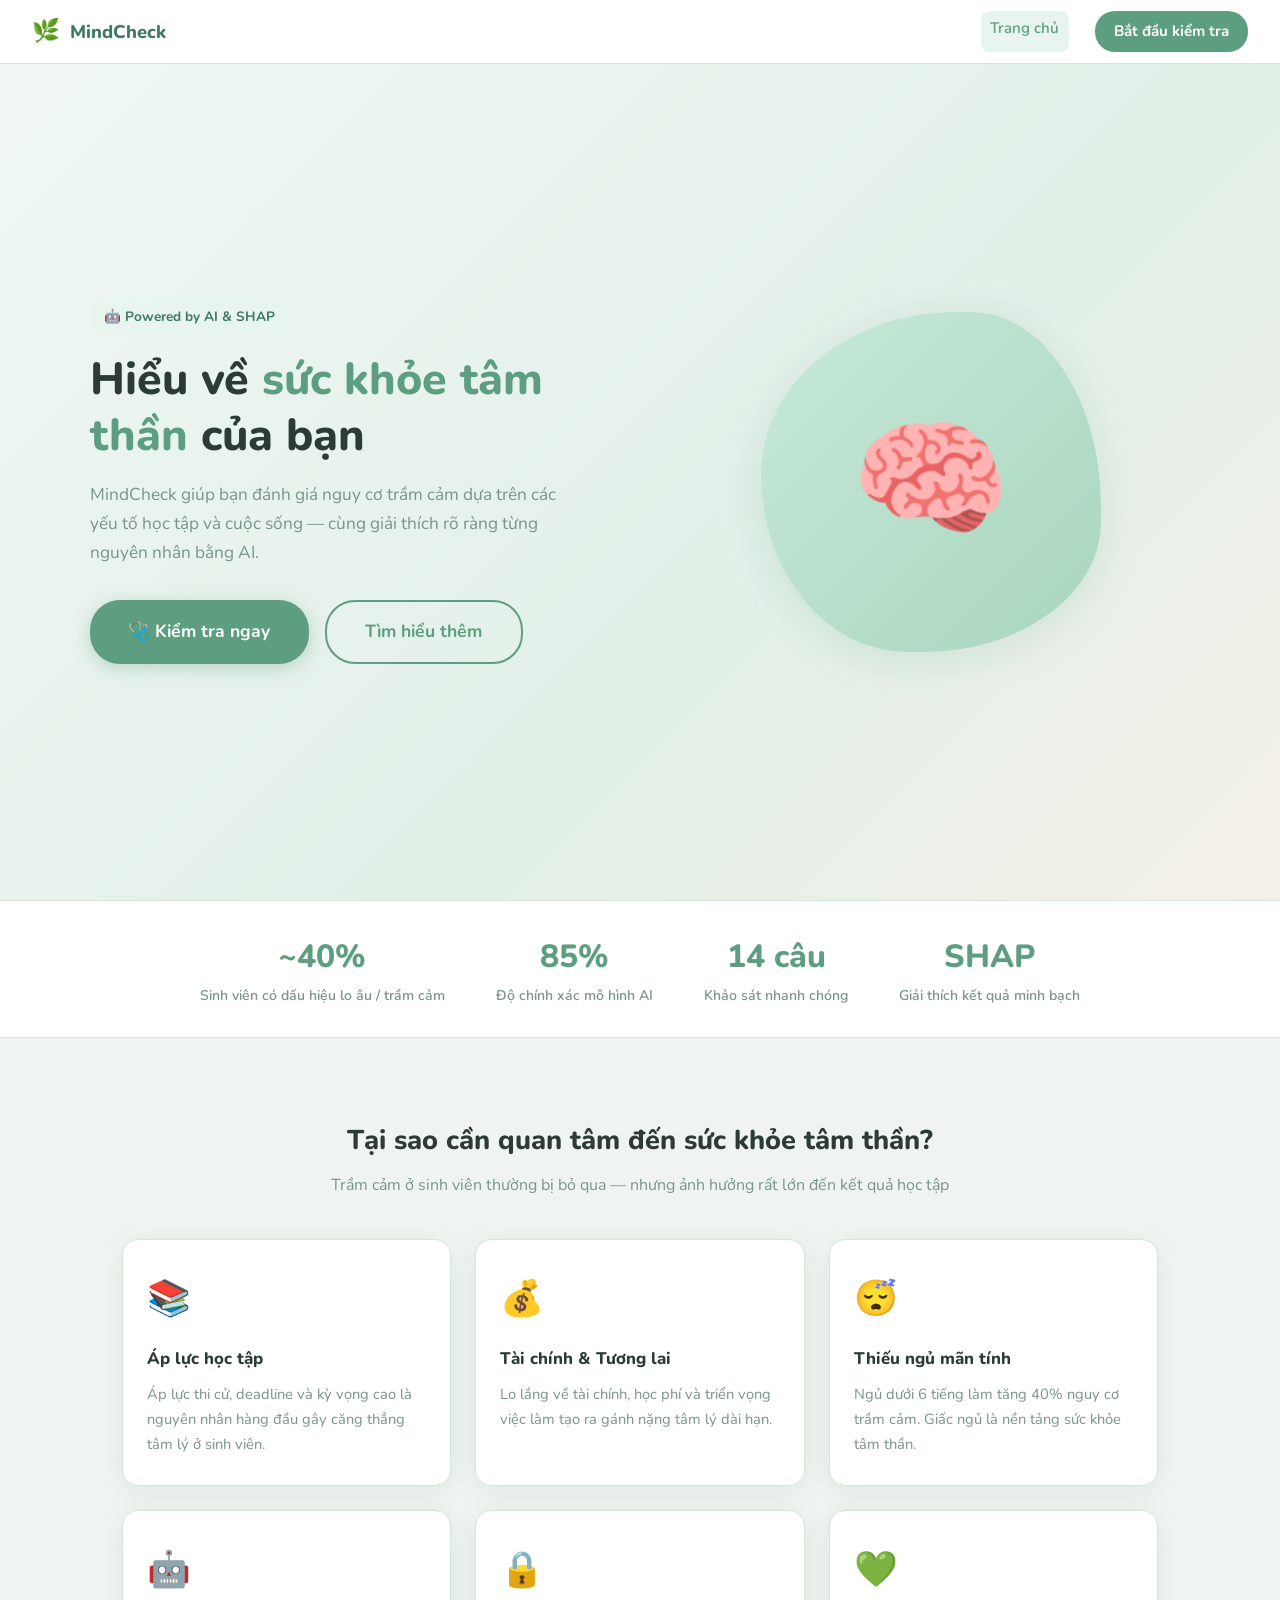
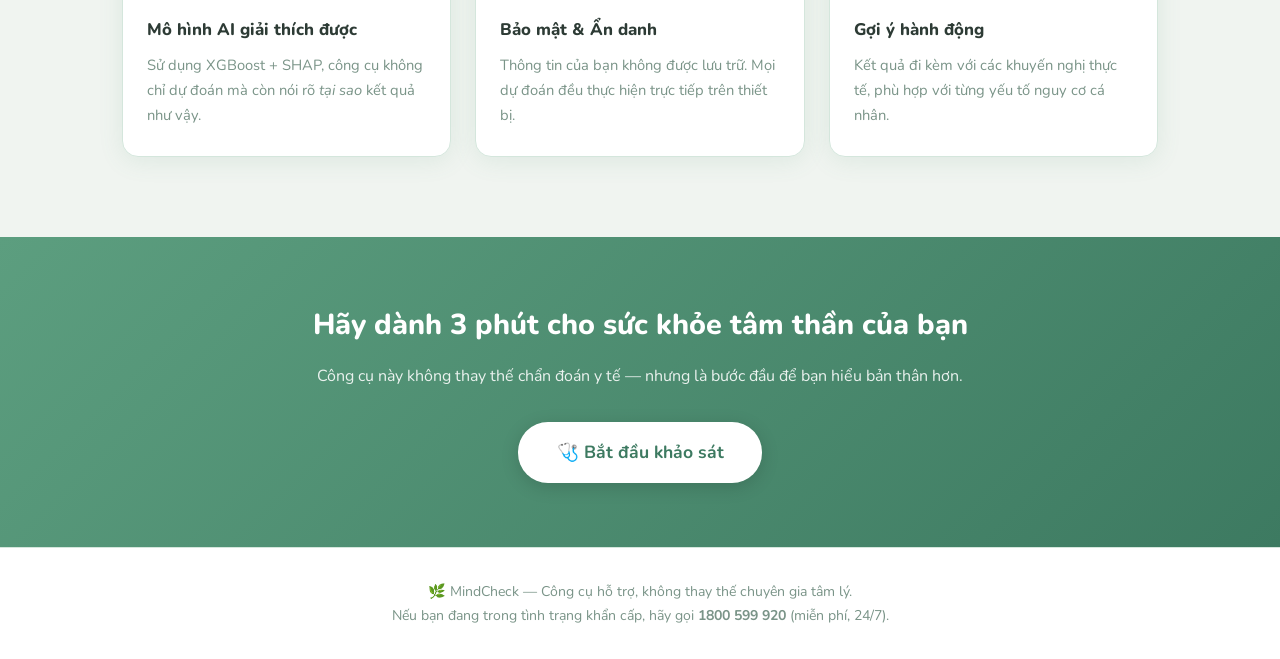
==== static/index.html @ 244a9edf "Initial" ====
<!DOCTYPE html>
<html lang="vi">

<head>
  <meta charset="UTF-8" />
  <meta name="viewport" content="width=device-width, initial-scale=1.0" />
  <title>MindCheck – Kiểm tra sức khỏe tâm thần sinh viên</title>
  <meta name="description" content="Công cụ đánh giá nguy cơ trầm cảm cho sinh viên dựa trên AI." />
  <link rel="stylesheet" href="/static/style.css" />
  <style>
    /* ── Hero ─────────────────────────────────────────────────────────── */
    .hero {
      min-height: calc(100vh - 64px);
      display: flex;
      align-items: center;
      background: linear-gradient(135deg, #f0f7f3 0%, #e2f0e8 60%, #f5f0e8 100%);
      padding: 4rem 2rem;
    }

    .hero-inner {
      max-width: 1100px;
      margin: auto;
      display: grid;
      grid-template-columns: 1fr 1fr;
      gap: 4rem;
      align-items: center;
    }

    @media (max-width: 768px) {
      .hero-inner {
        grid-template-columns: 1fr;
        gap: 2rem;
      }

      .hero-img {
        display: none;
      }
    }

    .hero-tag {
      display: inline-flex;
      align-items: center;
      gap: .4rem;
      background: var(--primary-light);
      color: var(--primary-dark);
      padding: .3rem .9rem;
      border-radius: 20px;
      font-size: .85rem;
      font-weight: 700;
      margin-bottom: 1.2rem;
    }

    .hero h1 {
      font-size: clamp(1.9rem, 4vw, 2.8rem);
      font-weight: 800;
      line-height: 1.25;
      color: var(--text);
      margin-bottom: 1rem;
    }

    .hero h1 span {
      color: var(--primary);
    }

    .hero p {
      font-size: 1.08rem;
      color: var(--text-muted);
      margin-bottom: 2rem;
      max-width: 480px;
    }

    .hero-actions {
      display: flex;
      gap: 1rem;
      flex-wrap: wrap;
    }

    .hero-img-wrap {
      position: relative;
      display: flex;
      justify-content: center;
      align-items: center;
    }

    .hero-blob {
      width: 340px;
      height: 340px;
      border-radius: 60% 40% 55% 45% / 50% 60% 40% 55%;
      background: linear-gradient(135deg, #c8ead9, #a8d5be);
      display: flex;
      align-items: center;
      justify-content: center;
      font-size: 8rem;
      animation: blob 8s ease-in-out infinite alternate;
      box-shadow: var(--shadow-lg);
    }

    @keyframes blob {
      from {
        border-radius: 60% 40% 55% 45% / 50% 60% 40% 55%;
      }

      to {
        border-radius: 40% 60% 45% 55% / 60% 40% 55% 45%;
      }
    }

    /* ── Stats strip ──────────────────────────────────────────────────── */
    .stats-strip {
      background: var(--surface);
      border-top: 1px solid var(--border);
      border-bottom: 1px solid var(--border);
      padding: 1.8rem 2rem;
    }

    .stats-inner {
      max-width: 900px;
      margin: auto;
      display: flex;
      justify-content: space-around;
      gap: 2rem;
      flex-wrap: wrap;
    }

    .stat-item {
      text-align: center;
    }

    .stat-num {
      font-size: 2rem;
      font-weight: 800;
      color: var(--primary);
    }

    .stat-label {
      font-size: .88rem;
      color: var(--text-muted);
      font-weight: 600;
    }

    /* ── Info section ────────────────────────────────────────────────── */
    .info-section {
      padding: 5rem 2rem;
      max-width: 1100px;
      margin: auto;
    }

    .section-title {
      font-size: 1.7rem;
      font-weight: 800;
      color: var(--text);
      margin-bottom: .5rem;
    }

    .section-sub {
      color: var(--text-muted);
      margin-bottom: 2.5rem;
    }

    .cards-3 {
      display: grid;
      grid-template-columns: repeat(3, 1fr);
      gap: 1.5rem;
    }

    @media (max-width: 768px) {
      .cards-3 {
        grid-template-columns: 1fr;
      }
    }

    .info-card {
      padding: 1.8rem 1.5rem;
      border-radius: var(--radius);
      background: var(--surface);
      border: 1px solid var(--border);
      box-shadow: var(--shadow);
      transition: transform var(--transition);
    }

    .info-card:hover {
      transform: translateY(-4px);
    }

    .info-card .icon {
      font-size: 2.2rem;
      margin-bottom: 1rem;
    }

    .info-card h3 {
      font-weight: 800;
      margin-bottom: .5rem;
      font-size: 1.05rem;
    }

    .info-card p {
      font-size: .92rem;
      color: var(--text-muted);
    }

    /* ── CTA banner ──────────────────────────────────────────────────── */
    .cta-banner {
      background: linear-gradient(135deg, var(--primary) 0%, var(--primary-dark) 100%);
      padding: 4rem 2rem;
      text-align: center;
      color: #fff;
    }

    .cta-banner h2 {
      font-size: 1.8rem;
      font-weight: 800;
      margin-bottom: .8rem;
    }

    .cta-banner p {
      margin-bottom: 2rem;
      opacity: .88;
    }

    .btn-white {
      background: #fff;
      color: var(--primary-dark) !important;
      box-shadow: 0 4px 18px rgba(0, 0, 0, .15);
    }

    .btn-white:hover {
      background: #f0fff6;
    }

    /* ── Footer ──────────────────────────────────────────────────────── */
    footer {
      background: var(--surface);
      border-top: 1px solid var(--border);
      padding: 2rem;
      text-align: center;
      color: var(--text-muted);
      font-size: .88rem;
    }
  </style>
</head>

<body>

  <!-- Navigation -->
  <nav>
    <div class="nav-logo"><span class="leaf">🌿</span> MindCheck</div>
    <div class="nav-links">
      <a href="/" class="active">Trang chủ</a>
      <a href="/survey" class="btn-nav">Bắt đầu kiểm tra</a>
    </div>
  </nav>

  <!-- Hero -->
  <section class="hero">
    <div class="hero-inner">
      <div class="hero-text fade-up">
        <div class="hero-tag">🤖 Powered by AI &amp; SHAP</div>
        <h1>Hiểu về <span>sức khỏe tâm thần</span> của bạn</h1>
        <p>
          MindCheck giúp bạn đánh giá nguy cơ trầm cảm dựa trên các yếu tố học tập
          và cuộc sống — cùng giải thích rõ ràng từng nguyên nhân bằng AI.
        </p>
        <div class="hero-actions">
          <a href="/survey" class="btn btn-primary btn-lg">
            🩺 Kiểm tra ngay
          </a>
          <a href="#info" class="btn btn-outline btn-lg">Tìm hiểu thêm</a>
        </div>
      </div>
      <div class="hero-img-wrap hero-img fade-up" style="animation-delay:.15s">
        <div class="hero-blob">🧠</div>
      </div>
    </div>
  </section>

  <!-- Stats -->
  <div class="stats-strip">
    <div class="stats-inner">
      <div class="stat-item">
        <div class="stat-num">~40%</div>
        <div class="stat-label">Sinh viên có dấu hiệu lo âu / trầm cảm</div>
      </div>
      <div class="stat-item">
        <div class="stat-num">85%</div>
        <div class="stat-label">Độ chính xác mô hình AI</div>
      </div>
      <div class="stat-item">
        <div class="stat-num">14 câu</div>
        <div class="stat-label">Khảo sát nhanh chóng</div>
      </div>
      <div class="stat-item">
        <div class="stat-num">SHAP</div>
        <div class="stat-label">Giải thích kết quả minh bạch</div>
      </div>
    </div>
  </div>

  <!-- Info section -->
  <section class="info-section" id="info">
    <div class="text-center mb-2">
      <div class="section-title">Tại sao cần quan tâm đến sức khỏe tâm thần?</div>
      <div class="section-sub">Trầm cảm ở sinh viên thường bị bỏ qua — nhưng ảnh hưởng rất lớn đến kết quả học tập</div>
    </div>
    <div class="cards-3">
      <div class="info-card fade-up">
        <div class="icon">📚</div>
        <h3>Áp lực học tập</h3>
        <p>Áp lực thi cử, deadline và kỳ vọng cao là nguyên nhân hàng đầu gây căng thẳng tâm lý ở sinh viên.</p>
      </div>
      <div class="info-card fade-up" style="animation-delay:.1s">
        <div class="icon">💰</div>
        <h3>Tài chính & Tương lai</h3>
        <p>Lo lắng về tài chính, học phí và triển vọng việc làm tạo ra gánh nặng tâm lý dài hạn.</p>
      </div>
      <div class="info-card fade-up" style="animation-delay:.2s">
        <div class="icon">😴</div>
        <h3>Thiếu ngủ mãn tính</h3>
        <p>Ngủ dưới 6 tiếng làm tăng 40% nguy cơ trầm cảm. Giấc ngủ là nền tảng sức khỏe tâm thần.</p>
      </div>
      <div class="info-card fade-up" style="animation-delay:.05s">
        <div class="icon">🤖</div>
        <h3>Mô hình AI giải thích được</h3>
        <p>Sử dụng XGBoost + SHAP, công cụ không chỉ dự đoán mà còn nói rõ <em>tại sao</em> kết quả như vậy.</p>
      </div>
      <div class="info-card fade-up" style="animation-delay:.15s">
        <div class="icon">🔒</div>
        <h3>Bảo mật &amp; Ẩn danh</h3>
        <p>Thông tin của bạn không được lưu trữ. Mọi dự đoán đều thực hiện trực tiếp trên thiết bị.</p>
      </div>
      <div class="info-card fade-up" style="animation-delay:.25s">
        <div class="icon">💚</div>
        <h3>Gợi ý hành động</h3>
        <p>Kết quả đi kèm với các khuyến nghị thực tế, phù hợp với từng yếu tố nguy cơ cá nhân.</p>
      </div>
    </div>
  </section>

  <!-- CTA banner -->
  <div class="cta-banner">
    <h2>Hãy dành 3 phút cho sức khỏe tâm thần của bạn</h2>
    <p>Công cụ này không thay thế chẩn đoán y tế — nhưng là bước đầu để bạn hiểu bản thân hơn.</p>
    <a href="/static/survey.html" class="btn btn-white btn-lg">🩺 Bắt đầu khảo sát</a>
  </div>

  <footer>
    <p>🌿 MindCheck — Công cụ hỗ trợ, không thay thế chuyên gia tâm lý.<br>
      Nếu bạn đang trong tình trạng khẩn cấp, hãy gọi <strong>1800 599 920</strong> (miễn phí, 24/7).</p>
  </footer>

</body>

</html>
---- static/style.css ----
/* ── Google Fonts ─────────────────────────────────────────────────────────── */
@import url('https://fonts.googleapis.com/css2?family=Nunito:wght@300;400;500;600;700;800&display=swap');

/* ── CSS Variables ─────────────────────────────────────────────────────────── */
:root {
  --bg:           #f0f4f0;
  --surface:      #ffffff;
  --surface2:     #f7faf7;
  --primary:      #5c9e7f;
  --primary-dark: #3d7a61;
  --primary-light:#e8f5ee;
  --accent:       #8ab4a0;
  --warn:         #e07b54;
  --warn-light:   #fff0eb;
  --danger:       #c0392b;
  --danger-light: #fdecea;
  --ok:           #27ae60;
  --ok-light:     #eafaf1;
  --text:         #2d3b35;
  --text-muted:   #7a9488;
  --border:       #d4e6dc;
  --shadow:       0 4px 24px rgba(92,158,127,.12);
  --shadow-lg:    0 8px 40px rgba(92,158,127,.18);
  --radius:       16px;
  --radius-sm:    10px;
  --transition:   .25s ease;
}

/* ── Reset ──────────────────────────────────────────────────────────────────── */
*, *::before, *::after { box-sizing: border-box; margin: 0; padding: 0; }
html { scroll-behavior: smooth; }
body {
  font-family: 'Nunito', sans-serif;
  background: var(--bg);
  color: var(--text);
  line-height: 1.7;
  min-height: 100vh;
}
a { color: var(--primary); text-decoration: none; }
a:hover { color: var(--primary-dark); }

/* ── Shared Navigation ───────────────────────────────────────────────────────── */
nav {
  position: sticky; top: 0; z-index: 100;
  background: rgba(255,255,255,.92);
  backdrop-filter: blur(14px);
  border-bottom: 1px solid var(--border);
  padding: 0 2rem;
  display: flex; align-items: center; justify-content: space-between;
  height: 64px;
}
.nav-logo {
  display: flex; align-items: center; gap: .6rem;
  font-weight: 800; font-size: 1.15rem; color: var(--primary-dark);
}
.nav-logo .leaf { font-size: 1.4rem; }
.nav-links { display: flex; gap: 1.6rem; }
.nav-links a {
  font-weight: 600; font-size: .95rem; color: var(--text-muted);
  padding: .3rem .6rem; border-radius: 8px; transition: var(--transition);
}
.nav-links a:hover, .nav-links a.active { color: var(--primary); background: var(--primary-light); }
.btn-nav {
  background: var(--primary); color: #fff !important;
  padding: .45rem 1.2rem !important; border-radius: 20px !important;
  font-weight: 700 !important;
}
.btn-nav:hover { background: var(--primary-dark) !important; color: #fff !important; }

/* ── Buttons ─────────────────────────────────────────────────────────────────── */
.btn {
  display: inline-flex; align-items: center; justify-content: center; gap: .5rem;
  padding: .75rem 1.8rem; border-radius: 30px; font-weight: 700;
  font-size: 1rem; cursor: pointer; border: none;
  transition: transform var(--transition), box-shadow var(--transition), background var(--transition);
  text-decoration: none;
}
.btn:hover { transform: translateY(-2px); }
.btn-primary {
  background: var(--primary); color: #fff;
  box-shadow: 0 4px 18px rgba(92,158,127,.35);
}
.btn-primary:hover { background: var(--primary-dark); box-shadow: 0 6px 24px rgba(92,158,127,.45); color: #fff; }
.btn-outline {
  background: transparent; color: var(--primary);
  border: 2px solid var(--primary);
}
.btn-outline:hover { background: var(--primary-light); }
.btn-lg { padding: .95rem 2.4rem; font-size: 1.1rem; }

/* ── Cards ───────────────────────────────────────────────────────────────────── */
.card {
  background: var(--surface);
  border-radius: var(--radius);
  box-shadow: var(--shadow);
  border: 1px solid var(--border);
}

/* ── Form Elements ───────────────────────────────────────────────────────────── */
.form-group { display: flex; flex-direction: column; gap: .45rem; }
.form-group label {
  font-weight: 700; font-size: .9rem; color: var(--text);
}
.form-group label .required { color: var(--warn); margin-left: 2px; }
.form-group .hint { font-size: .8rem; color: var(--text-muted); }

input[type=text], input[type=number], select, textarea {
  width: 100%; padding: .7rem 1rem;
  border: 1.5px solid var(--border); border-radius: var(--radius-sm);
  font-family: 'Nunito', sans-serif; font-size: .95rem; color: var(--text);
  background: var(--surface2);
  transition: border-color var(--transition), box-shadow var(--transition);
  outline: none;
}
input:focus, select:focus, textarea:focus {
  border-color: var(--primary);
  box-shadow: 0 0 0 3px rgba(92,158,127,.15);
  background: #fff;
}

/* Scale rating buttons */
.scale-group { display: flex; gap: .5rem; flex-wrap: wrap; }
.scale-btn {
  width: 44px; height: 44px; border-radius: 50%;
  border: 2px solid var(--border); background: var(--surface2);
  font-weight: 700; font-size: .95rem; cursor: pointer; color: var(--text-muted);
  transition: var(--transition);
  display: flex; align-items: center; justify-content: center;
}
.scale-btn:hover { border-color: var(--primary); color: var(--primary); background: var(--primary-light); }
.scale-btn.active { background: var(--primary); border-color: var(--primary); color: #fff; }

/* ── Risk badge ─────────────────────────────────────────────────────────────── */
.risk-badge {
  display: inline-block; padding: .35rem 1rem;
  border-radius: 30px; font-weight: 800; font-size: 1rem;
}
.risk-Thấp    { background: var(--ok-light);     color: var(--ok);     }
.risk-Trung   { background: #fef9e7;              color: #d4ac0d;       }
.risk-Cao     { background: var(--warn-light);    color: var(--warn);   }
.risk-Rất     { background: var(--danger-light);  color: var(--danger); }

/* ── Progress bar ───────────────────────────────────────────────────────────── */
.progress-bar-wrap {
  background: var(--border); border-radius: 30px;
  height: 10px; overflow: hidden;
}
.progress-bar-fill {
  height: 100%; border-radius: 30px;
  background: linear-gradient(90deg, var(--ok), var(--warn));
  transition: width .8s cubic-bezier(.4,0,.2,1);
}

/* ── Factor chips ────────────────────────────────────────────────────────────── */
.factor-chip {
  display: flex; align-items: center; gap: .5rem;
  background: var(--surface2); border: 1px solid var(--border);
  border-radius: var(--radius-sm); padding: .55rem .9rem;
  font-size: .88rem;
}
.factor-chip .arrow { font-size: 1rem; }
.factor-chip .arrow.up   { color: var(--warn); }
.factor-chip .arrow.down { color: var(--ok);   }

/* ── Spinner ──────────────────────────────────────────────────────────────────── */
.spinner {
  width: 40px; height: 40px; border-radius: 50%;
  border: 4px solid var(--primary-light);
  border-top-color: var(--primary);
  animation: spin .8s linear infinite;
}
@keyframes spin { to { transform: rotate(360deg); } }

/* ── Fade-in animation ───────────────────────────────────────────────────────── */
@keyframes fadeUp {
  from { opacity: 0; transform: translateY(20px); }
  to   { opacity: 1; transform: translateY(0); }
}
.fade-up { animation: fadeUp .5s ease both; }

/* ── Utility ─────────────────────────────────────────────────────────────────── */
.text-center { text-align: center; }
.text-muted  { color: var(--text-muted); }
.mt-1 { margin-top: .5rem; }
.mt-2 { margin-top: 1rem; }
.mt-3 { margin-top: 1.5rem; }
.mt-4 { margin-top: 2rem; }
.mb-2 { margin-bottom: 1rem; }
.gap-1 { gap: .5rem; }
.flex  { display: flex; }
.flex-col { flex-direction: column; }
.items-center { align-items: center; }
.justify-between { justify-content: space-between; }
.grid-2 { display: grid; grid-template-columns: 1fr 1fr; gap: 1.2rem; }
@media (max-width: 640px) { .grid-2 { grid-template-columns: 1fr; } }

/* ── Scrollbar ───────────────────────────────────────────────────────────────── */
::-webkit-scrollbar { width: 6px; }
::-webkit-scrollbar-track { background: var(--bg); }
::-webkit-scrollbar-thumb { background: var(--accent); border-radius: 3px; }
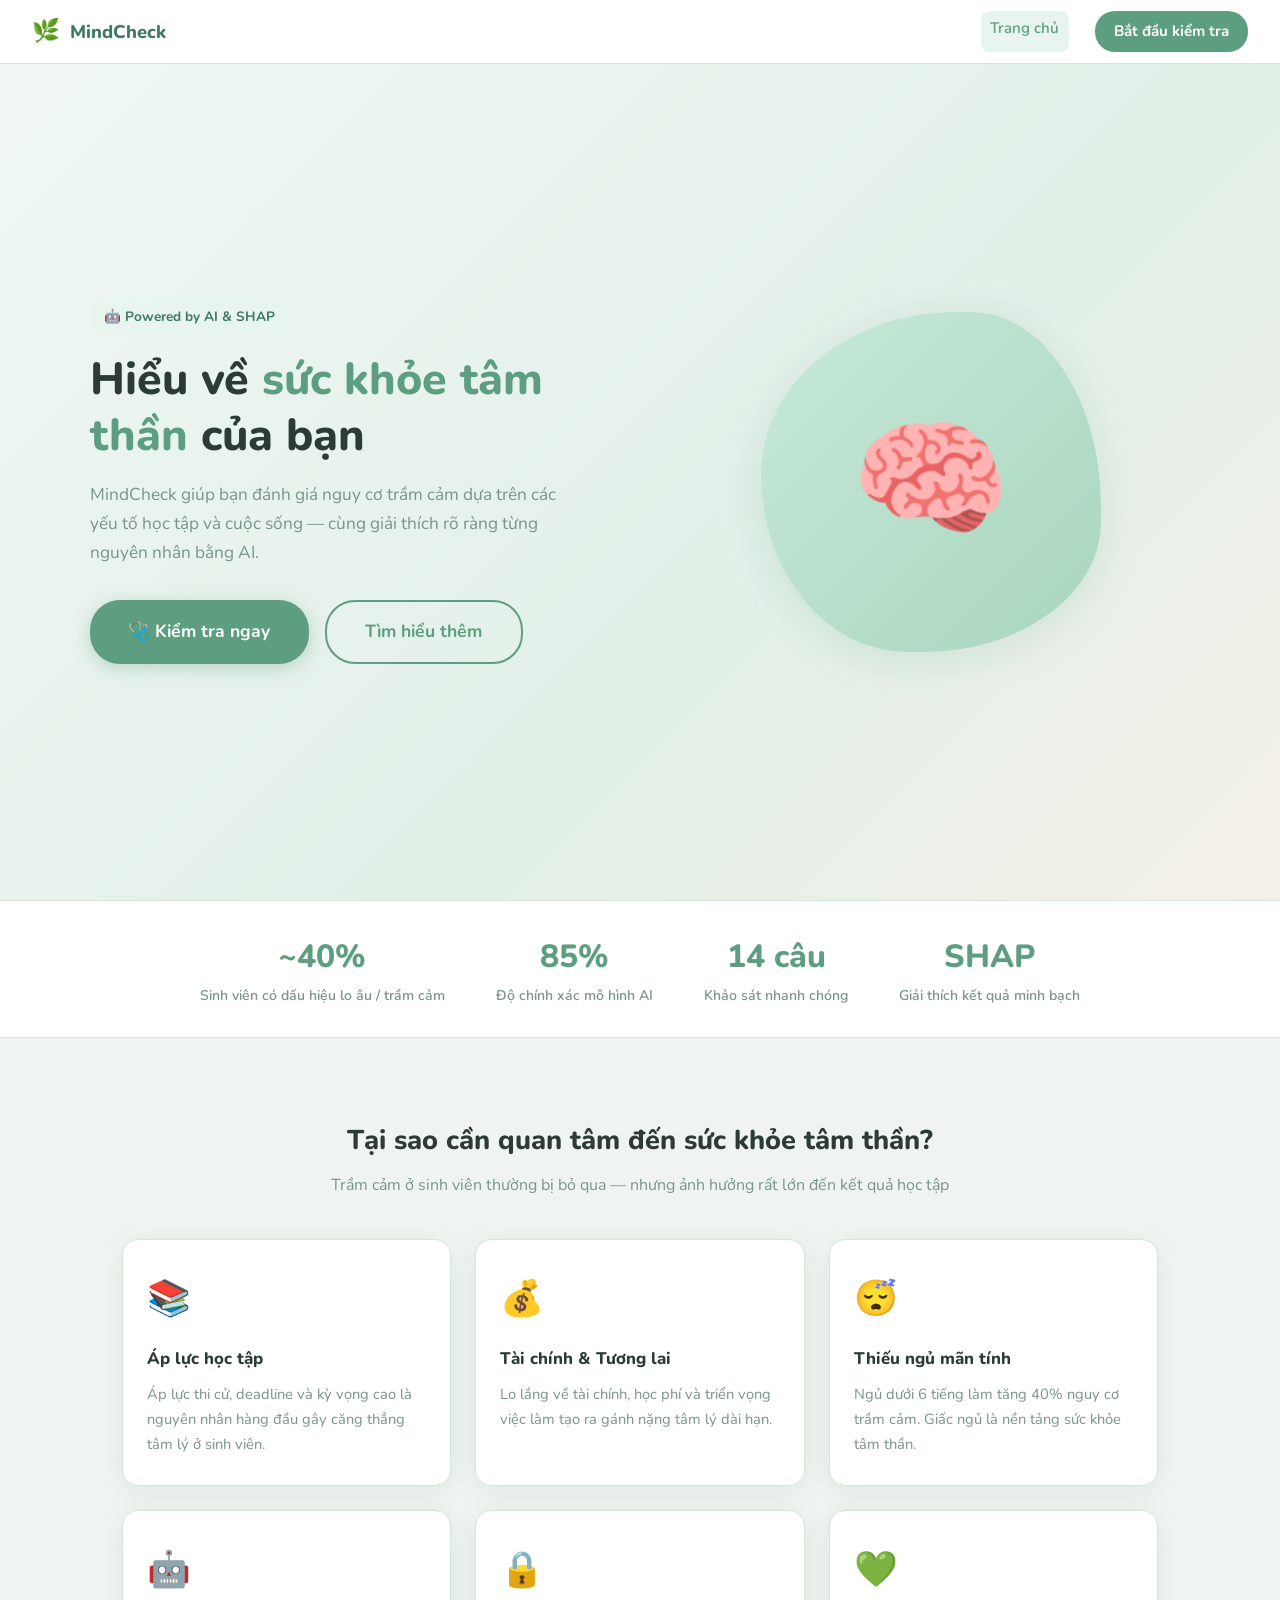
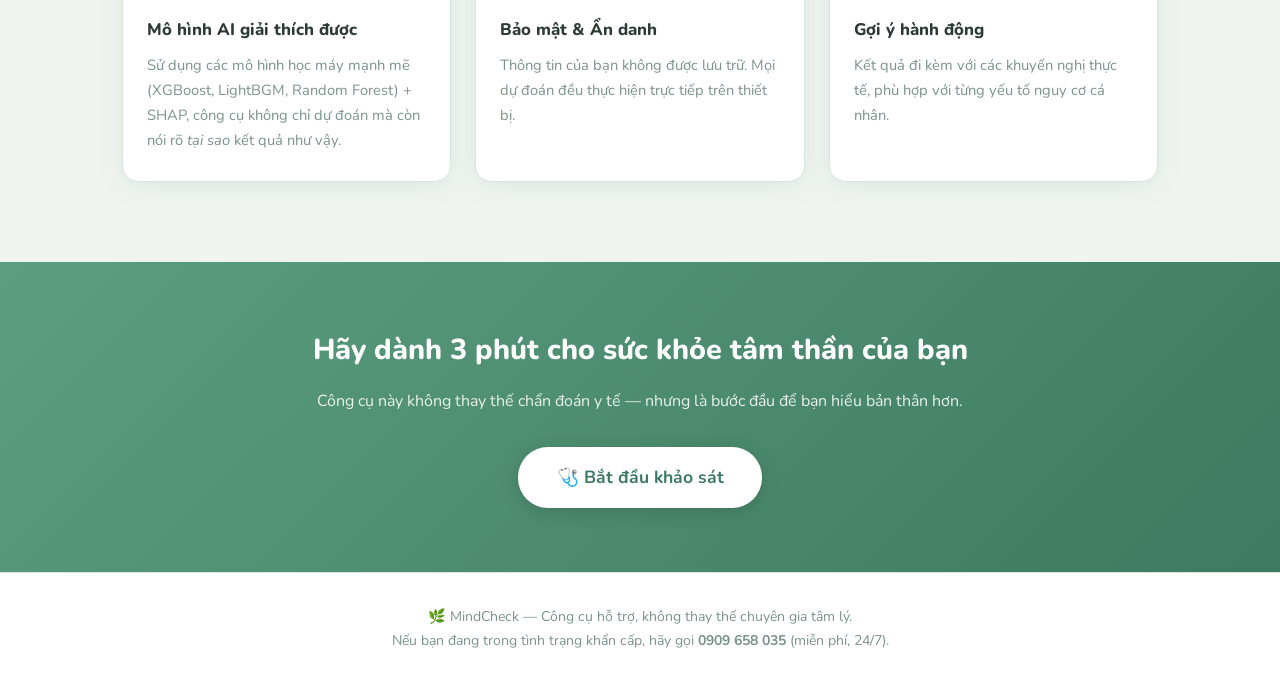
==== commit cbf7fbea: "Update code" ====
--- a/static/index.html
+++ b/static/index.html
@@ -320,7 +320,8 @@
       <div class="info-card fade-up" style="animation-delay:.05s">
         <div class="icon">🤖</div>
         <h3>Mô hình AI giải thích được</h3>
-        <p>Sử dụng XGBoost + SHAP, công cụ không chỉ dự đoán mà còn nói rõ <em>tại sao</em> kết quả như vậy.</p>
+        <p>Sử dụng các mô hình học máy mạnh mẽ (XGBoost, LightBGM, Random Forest) + SHAP, công cụ không chỉ dự đoán mà
+          còn nói rõ <em>tại sao</em> kết quả như vậy.</p>
       </div>
       <div class="info-card fade-up" style="animation-delay:.15s">
         <div class="icon">🔒</div>
@@ -339,12 +340,12 @@
   <div class="cta-banner">
     <h2>Hãy dành 3 phút cho sức khỏe tâm thần của bạn</h2>
     <p>Công cụ này không thay thế chẩn đoán y tế — nhưng là bước đầu để bạn hiểu bản thân hơn.</p>
-    <a href="/static/survey.html" class="btn btn-white btn-lg">🩺 Bắt đầu khảo sát</a>
+    <a href="/survey" class="btn btn-white btn-lg">🩺 Bắt đầu khảo sát</a>
   </div>
 
   <footer>
     <p>🌿 MindCheck — Công cụ hỗ trợ, không thay thế chuyên gia tâm lý.<br>
-      Nếu bạn đang trong tình trạng khẩn cấp, hãy gọi <strong>1800 599 920</strong> (miễn phí, 24/7).</p>
+      Nếu bạn đang trong tình trạng khẩn cấp, hãy gọi <strong>0909 658 035</strong> (miễn phí, 24/7).</p>
   </footer>
 
 </body>
